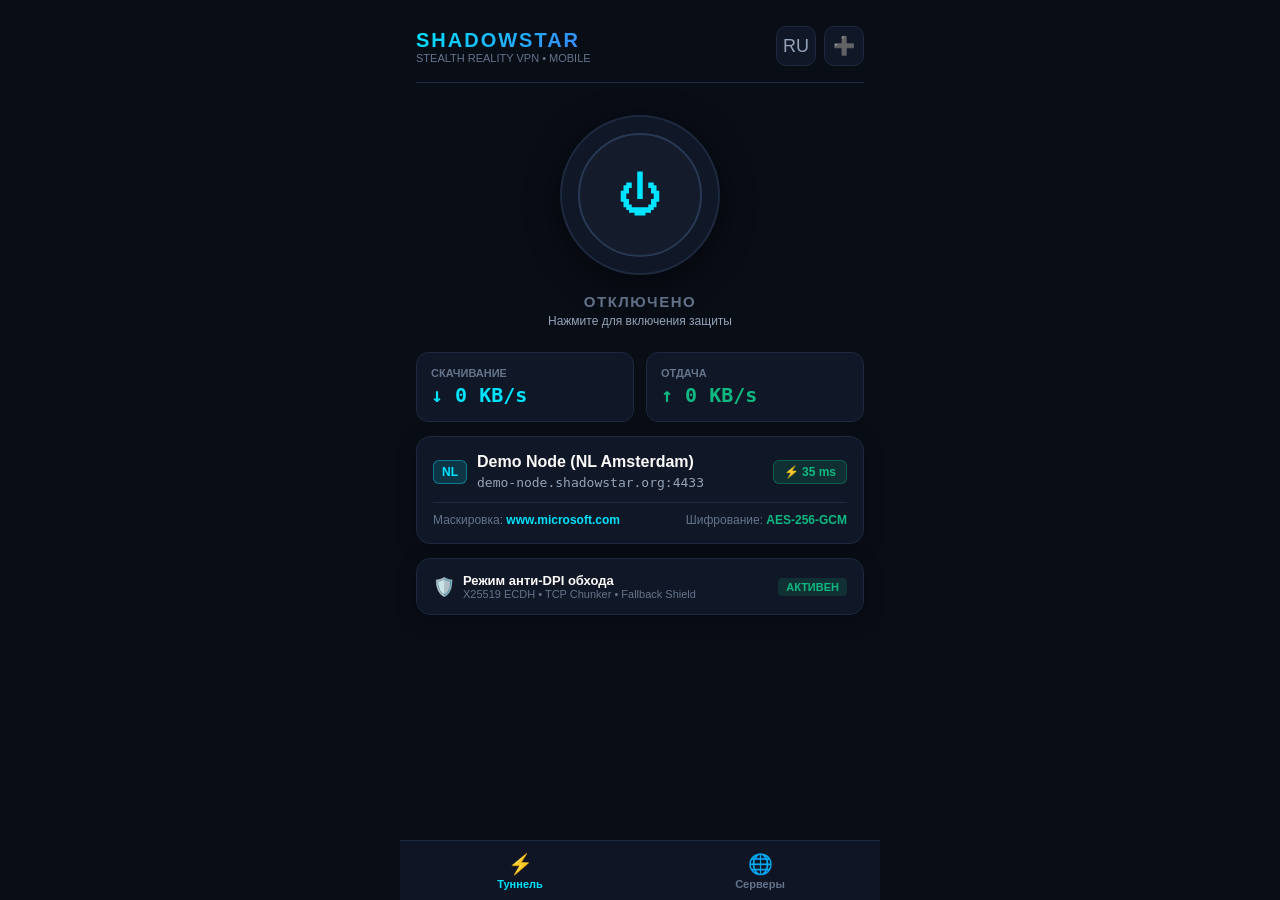
==== mobile/web/index.html @ 11a378bb "feat: initial commit for ShadowStar v1.3.0 (Anti-DPI Desktop & Mobile VPN)" ====
<!DOCTYPE html>
<html lang="ru">
<head>
  <meta charset="UTF-8">
  <meta name="viewport" content="width=device-width, initial-scale=1.0, maximum-scale=1.0, user-scalable=no, viewport-fit=cover">
  <title>ShadowStar Mobile VPN</title>
  <meta name="theme-color" content="#090D16">
  <meta name="apple-mobile-web-app-capable" content="yes">
  <meta name="apple-mobile-web-app-status-bar-style" content="black-translucent">
  <link rel="manifest" href="./manifest.json">
  <link rel="stylesheet" href="./style.css">
</head>
<body>

  <div class="mobile-container">
    <!-- Header -->
    <header class="app-header">
      <div>
        <div class="brand-title">SHADOWSTAR</div>
        <div class="brand-sub">STEALTH REALITY VPN • MOBILE</div>
      </div>
      <div style="display: flex; gap: 8px;">
        <button class="header-btn" onclick="toggleLanguage()" id="lang-btn" title="RU / EN">RU</button>
        <button class="header-btn" onclick="openAddModal()" title="Добавить узел">➕</button>
      </div>
    </header>

    <!-- DASHBOARD VIEW -->
    <main id="view-dashboard">
      <!-- Big Center Power Button -->
      <section class="power-section">
        <div class="power-btn-outer" id="power-btn" onclick="toggleConnect()">
          <div class="power-btn-inner">
            <span class="power-icon">⏻</span>
          </div>
        </div>
        <div class="status-badge" id="status-badge">ОТКЛЮЧЕНО</div>
        <div class="status-sub" id="status-sub">Нажмите для включения защиты</div>
      </section>

      <!-- Telemetry Speed Grid -->
      <section class="telemetry-grid">
        <div class="telem-card">
          <div class="telem-label">Скачивание</div>
          <div class="telem-val down" id="speed-down">↓ 0 KB/s</div>
        </div>
        <div class="telem-card">
          <div class="telem-label">Отдача</div>
          <div class="telem-val up" id="speed-up">↑ 0 KB/s</div>
        </div>
      </section>

      <!-- Active Server Overview -->
      <section class="glass-card" id="active-node-card">
        <!-- Rendered dynamically via JavaScript -->
      </section>

      <!-- Security Info Card -->
      <section class="glass-card" style="padding: 14px 16px;">
        <div style="display: flex; justify-content: space-between; align-items: center;">
          <div style="display: flex; align-items: center; gap: 8px;">
            <span style="font-size: 18px;">🛡️</span>
            <div>
              <div style="font-size: 13px; font-weight: 700;">Режим анти-DPI обхода</div>
              <div style="font-size: 11px; color: var(--text-dim);">X25519 ECDH • TCP Chunker • Fallback Shield</div>
            </div>
          </div>
          <span style="font-size: 11px; background: rgba(16, 185, 129, 0.15); color: var(--accent-green); padding: 3px 8px; border-radius: 4px; font-weight: 700;">АКТИВЕН</span>
        </div>
      </section>
    </main>

    <!-- SERVERS VIEW -->
    <main id="view-servers" style="display: none;">
      <!-- Toolbar -->
      <div class="servers-toolbar">
        <button class="tool-btn" onclick="openAddModal()">➕ Новый узел</button>
        <button class="tool-btn" onclick="openSubModal()">⚙️ URL подписки</button>
        <button class="tool-btn" onclick="selectAutoBest()">⚡ Самый быстрый</button>
      </div>

      <!-- Header with Count -->
      <div style="display: flex; justify-content: space-between; align-items: center; margin-bottom: 12px; padding: 0 4px;">
        <span style="font-size: 12px; font-weight: 700; color: var(--text-dim); text-transform: uppercase;">
          Узлы (<span id="servers-count">0</span>)
        </span>
      </div>

      <!-- Servers List Items -->
      <div id="servers-list">
        <!-- Rendered dynamically via JavaScript -->
      </div>
    </main>
  </div>

  <!-- Bottom Navigation Bar -->
  <nav class="bottom-nav">
    <div class="nav-item active" data-tab="dashboard" onclick="switchTab('dashboard')">
      <span class="nav-icon">⚡</span>
      <span>Туннель</span>
    </div>
    <div class="nav-item" data-tab="servers" onclick="switchTab('servers')">
      <span class="nav-icon">🌐</span>
      <span>Серверы</span>
    </div>
  </nav>

  <!-- Add / Edit Server Modal Bottom Sheet -->
  <div class="modal-overlay" id="modal-server">
    <div class="modal-sheet">
      <div class="modal-header">
        <div class="modal-title" id="modal-server-title">➕ Добавление узла ShadowStar</div>
        <button class="modal-close" onclick="closeModal('modal-server')">✕</button>
      </div>

      <div class="input-group">
        <label class="input-label">Название узла</label>
        <input type="text" class="input-field" id="input-node-name" placeholder="Например: VPS Нидерланды #1">
      </div>

      <div class="input-group">
        <label class="input-label">Адрес и порт сервера (IP:Port)</label>
        <input type="text" class="input-field" id="input-node-addr" placeholder="198.51.100.1:4433">
      </div>

      <div class="input-group">
        <label class="input-label">Мастер-ключ безопасности</label>
        <input type="text" class="input-field" id="input-node-key" placeholder="Секретный мастер-ключ узла">
      </div>

      <div class="input-group">
        <label class="input-label">Маскировка SNI (Decoy Domain)</label>
        <input type="text" class="input-field" id="input-node-sni" value="www.microsoft.com" placeholder="www.microsoft.com">
      </div>

      <button class="tool-btn" style="width: 100%; justify-content: center; margin-bottom: 12px;" onclick="pasteFromClipboard()">
        📋 Вставить ссылку shadowstar://
      </button>

      <button class="btn-primary" onclick="saveServerModal()">✓ Сохранить узел</button>
    </div>
  </div>

  <!-- Subscription URL Modal -->
  <div class="modal-overlay" id="modal-sub">
    <div class="modal-sheet">
      <div class="modal-header">
        <div class="modal-title">⚙️ URL подписки ShadowStar</div>
        <button class="modal-close" onclick="closeModal('modal-sub')">✕</button>
      </div>

      <div class="input-group">
        <label class="input-label">Прямая ссылка на подписку</label>
        <input type="text" class="input-field" id="input-sub-url" placeholder="https://example.com/api/subscription">
      </div>

      <div style="font-size: 12px; color: var(--text-dim); margin-bottom: 16px;">
        Поддерживаются форматы JSON, Base64 и списки ссылок вида shadowstar://
      </div>

      <button class="btn-primary" onclick="saveSubscription()">✓ Загрузить и обновить</button>
    </div>
  </div>

  <!-- Floating Toast Notification -->
  <div class="toast" id="toast">Уведомление</div>

  <script src="./app.js"></script>
</body>
</html>
---- mobile/web/style.css ----
:root {
  --bg-primary: #090D16;
  --bg-card: #101726;
  --bg-card-hover: #162032;
  --bg-card-active: #142232;
  --border-subtle: #1D293E;
  --accent-cyan: #00E5FF;
  --accent-green: #10B981;
  --accent-red: #EF4444;
  --accent-amber: #F59E0B;
  --text-main: #FCFAF8;
  --text-muted: #94A3B8;
  --text-dim: #64748B;
  --font-family: -apple-system, BlinkMacSystemFont, "Segoe UI", Roboto, "Helvetica Neue", sans-serif;
  --font-mono: ui-monospace, SFMono-Regular, Menlo, Monaco, Consolas, monospace;
}

* {
  box-sizing: border-box;
  margin: 0;
  padding: 0;
  -webkit-tap-highlight-color: transparent;
}

body {
  background: var(--bg-primary);
  color: var(--text-main);
  font-family: var(--font-family);
  min-height: 100vh;
  padding-bottom: 70px;
  overflow-x: hidden;
  user-select: none;
}

.mobile-container {
  max-width: 480px;
  margin: 0 auto;
  padding: 16px;
}

/* Header */
.app-header {
  display: flex;
  justify-content: space-between;
  align-items: center;
  padding: 10px 0 16px;
  border-bottom: 1px solid var(--border-subtle);
}

.brand-title {
  font-size: 20px;
  font-weight: 800;
  letter-spacing: 2px;
  background: linear-gradient(135deg, #00E5FF, #3B82F6);
  -webkit-background-clip: text;
  -webkit-text-fill-color: transparent;
}

.brand-sub {
  font-size: 11px;
  color: var(--text-dim);
  font-weight: 500;
}

.header-btn {
  background: var(--bg-card);
  border: 1px solid var(--border-subtle);
  color: var(--text-muted);
  width: 40px;
  height: 40px;
  border-radius: 10px;
  display: flex;
  align-items: center;
  justify-content: center;
  font-size: 18px;
  cursor: pointer;
  transition: all 0.2s;
}

.header-btn:active {
  transform: scale(0.92);
  border-color: var(--accent-cyan);
}

/* Tab Navigation (Bottom Bar) */
.bottom-nav {
  position: fixed;
  bottom: 0;
  left: 0;
  right: 0;
  height: 60px;
  background: rgba(16, 23, 38, 0.94);
  backdrop-filter: blur(16px);
  -webkit-backdrop-filter: blur(16px);
  border-top: 1px solid var(--border-subtle);
  display: flex;
  justify-content: space-around;
  align-items: center;
  z-index: 100;
  max-width: 480px;
  margin: 0 auto;
}

.nav-item {
  display: flex;
  flex-direction: column;
  align-items: center;
  justify-content: center;
  flex: 1;
  height: 100%;
  color: var(--text-dim);
  text-decoration: none;
  font-size: 11px;
  font-weight: 600;
  cursor: pointer;
  transition: color 0.2s;
}

.nav-item.active {
  color: var(--accent-cyan);
}

.nav-item .nav-icon {
  font-size: 20px;
  margin-bottom: 2px;
}

/* Power Button */
.power-section {
  display: flex;
  flex-direction: column;
  align-items: center;
  justify-content: center;
  padding: 32px 0 24px;
}

.power-btn-outer {
  width: 160px;
  height: 160px;
  border-radius: 50%;
  display: flex;
  align-items: center;
  justify-content: center;
  cursor: pointer;
  background: var(--bg-card);
  border: 2px solid var(--border-subtle);
  box-shadow: 0 8px 32px rgba(0, 0, 0, 0.5);
  transition: all 0.3s ease;
  position: relative;
}

.power-btn-outer:active {
  transform: scale(0.95);
}

.power-btn-outer.connected {
  border-color: var(--accent-green);
  box-shadow: 0 0 40px rgba(16, 185, 129, 0.35);
}

.power-btn-inner {
  width: 124px;
  height: 124px;
  border-radius: 50%;
  background: #141C2C;
  display: flex;
  flex-direction: column;
  align-items: center;
  justify-content: center;
  border: 2px solid #283954;
  transition: all 0.3s;
}

.power-btn-outer.connected .power-btn-inner {
  background: var(--accent-green);
  border-color: #059669;
}

.power-icon {
  font-size: 44px;
  color: var(--accent-cyan);
  transition: all 0.3s;
}

.power-btn-outer.connected .power-icon {
  color: #FFFFFF;
}

.status-badge {
  margin-top: 18px;
  font-size: 15px;
  font-weight: 800;
  letter-spacing: 1.5px;
  color: var(--text-dim);
}

.status-badge.connected {
  color: var(--accent-green);
}

.status-sub {
  font-size: 12px;
  color: var(--text-muted);
  margin-top: 4px;
}

/* Card General */
.glass-card {
  background: var(--bg-card);
  border: 1px solid var(--border-subtle);
  border-radius: 14px;
  padding: 16px;
  margin-bottom: 14px;
  box-shadow: 0 4px 20px rgba(0, 0, 0, 0.25);
}

/* Telemetry Grid */
.telemetry-grid {
  display: grid;
  grid-template-columns: 1fr 1fr;
  gap: 12px;
  margin-bottom: 14px;
}

.telem-card {
  background: var(--bg-card);
  border: 1px solid var(--border-subtle);
  border-radius: 12px;
  padding: 14px;
}

.telem-label {
  font-size: 11px;
  font-weight: 700;
  color: var(--text-dim);
  text-transform: uppercase;
  margin-bottom: 4px;
}

.telem-val {
  font-size: 20px;
  font-weight: 800;
  font-family: var(--font-mono);
}

.telem-val.down {
  color: var(--accent-cyan);
}

.telem-val.up {
  color: var(--accent-green);
}

/* Active Node Card */
.node-overview-header {
  display: flex;
  justify-content: space-between;
  align-items: center;
  margin-bottom: 12px;
}

.node-title-row {
  display: flex;
  align-items: center;
  gap: 10px;
}

.country-pill {
  background: rgba(0, 229, 255, 0.15);
  border: 1px solid rgba(0, 229, 255, 0.4);
  color: var(--accent-cyan);
  font-size: 12px;
  font-weight: 700;
  padding: 4px 8px;
  border-radius: 6px;
}

.node-name {
  font-size: 16px;
  font-weight: 700;
  color: var(--text-main);
}

.node-addr {
  font-family: var(--font-mono);
  font-size: 13px;
  color: var(--text-muted);
  margin-top: 4px;
}

.ping-pill {
  background: rgba(16, 185, 129, 0.15);
  border: 1px solid rgba(16, 185, 129, 0.35);
  color: var(--accent-green);
  font-size: 12px;
  font-weight: 700;
  padding: 4px 10px;
  border-radius: 6px;
  display: flex;
  align-items: center;
  gap: 4px;
}

/* Servers List View */
.servers-toolbar {
  display: flex;
  gap: 8px;
  margin-bottom: 14px;
  overflow-x: auto;
  padding-bottom: 4px;
}

.tool-btn {
  background: var(--bg-card);
  border: 1px solid var(--border-subtle);
  color: var(--text-main);
  padding: 8px 14px;
  border-radius: 8px;
  font-size: 12px;
  font-weight: 600;
  display: flex;
  align-items: center;
  gap: 6px;
  cursor: pointer;
  white-space: nowrap;
  transition: all 0.2s;
}

.tool-btn:active {
  border-color: var(--accent-cyan);
  background: var(--bg-card-hover);
}

.server-item {
  display: flex;
  justify-content: space-between;
  align-items: center;
  background: var(--bg-card);
  border: 1px solid var(--border-subtle);
  border-radius: 12px;
  padding: 14px;
  margin-bottom: 10px;
  cursor: pointer;
  transition: all 0.2s;
}

.server-item.active {
  border-color: var(--accent-cyan);
  background: var(--bg-card-active);
}

.server-actions {
  display: flex;
  align-items: center;
  gap: 8px;
}

.action-btn {
  background: var(--bg-card-hover);
  border: 1px solid var(--border-subtle);
  color: var(--text-muted);
  width: 34px;
  height: 34px;
  border-radius: 8px;
  display: flex;
  align-items: center;
  justify-content: center;
  cursor: pointer;
  font-size: 14px;
  transition: all 0.2s;
}

.action-btn.delete:active {
  border-color: var(--accent-red);
  color: var(--accent-red);
}

.action-btn.edit:active {
  border-color: var(--accent-cyan);
  color: var(--accent-cyan);
}

/* Modals */
.modal-overlay {
  position: fixed;
  inset: 0;
  background: rgba(6, 10, 20, 0.88);
  backdrop-filter: blur(12px);
  -webkit-backdrop-filter: blur(12px);
  z-index: 200;
  display: flex;
  align-items: flex-end;
  justify-content: center;
  opacity: 0;
  pointer-events: none;
  transition: opacity 0.2s ease;
}

.modal-overlay.open {
  opacity: 1;
  pointer-events: auto;
}

.modal-sheet {
  background: #101726;
  border: 1px solid #283954;
  border-top-left-radius: 20px;
  border-top-right-radius: 20px;
  padding: 24px;
  width: 100%;
  max-width: 480px;
  max-height: 85vh;
  overflow-y: auto;
  box-shadow: 0 -8px 32px rgba(0,0,0,0.6);
  transform: translateY(100%);
  transition: transform 0.25s cubic-bezier(0.1, 0.9, 0.2, 1);
}

.modal-overlay.open .modal-sheet {
  transform: translateY(0);
}

.modal-header {
  display: flex;
  justify-content: space-between;
  align-items: center;
  margin-bottom: 18px;
}

.modal-title {
  font-size: 17px;
  font-weight: 700;
}

.modal-close {
  background: transparent;
  border: none;
  color: var(--text-muted);
  font-size: 20px;
  cursor: pointer;
}

.input-group {
  margin-bottom: 14px;
}

.input-label {
  display: block;
  font-size: 12px;
  font-weight: 600;
  color: var(--text-dim);
  margin-bottom: 6px;
}

.input-field {
  width: 100%;
  background: #141C2B;
  border: 1px solid #283954;
  border-radius: 8px;
  padding: 10px 12px;
  font-size: 14px;
  color: var(--text-main);
  outline: none;
  font-family: inherit;
}

.input-field:focus {
  border-color: var(--accent-cyan);
}

.btn-primary {
  width: 100%;
  background: var(--accent-green);
  border: none;
  color: #FFFFFF;
  padding: 14px;
  border-radius: 10px;
  font-size: 15px;
  font-weight: 700;
  cursor: pointer;
  margin-top: 10px;
}

.btn-primary:active {
  transform: scale(0.98);
}

/* Toast */
.toast {
  position: fixed;
  top: 20px;
  left: 50%;
  transform: translateX(-50%) translateY(-100px);
  background: rgba(16, 185, 129, 0.95);
  color: #FFFFFF;
  padding: 10px 20px;
  border-radius: 20px;
  font-size: 13px;
  font-weight: 700;
  z-index: 300;
  box-shadow: 0 4px 16px rgba(0,0,0,0.4);
  transition: transform 0.3s cubic-bezier(0.1, 0.9, 0.2, 1);
  pointer-events: none;
}

.toast.show {
  transform: translateX(-50%) translateY(0);
}
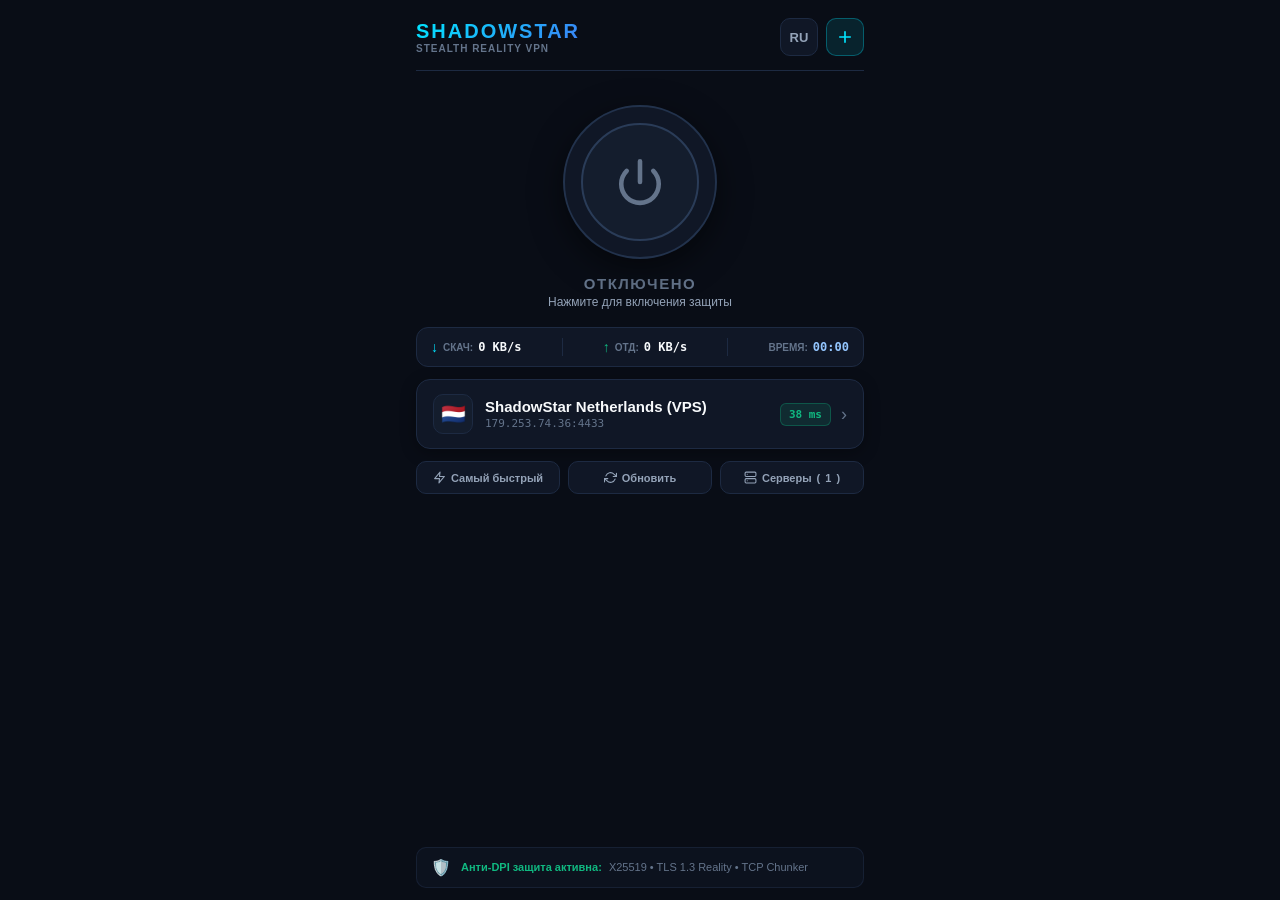
==== commit 15444b0d: "feat(mobile): add GitHub auto-update, simplified 1-screen mobile UI, and TUI update flow" ====
--- a/mobile/web/index.html
+++ b/mobile/web/index.html
@@ -7,6 +7,7 @@
   <meta name="theme-color" content="#090D16">
   <meta name="apple-mobile-web-app-capable" content="yes">
   <meta name="apple-mobile-web-app-status-bar-style" content="black-translucent">
+  <link rel="icon" type="image/x-icon" href="./favicon.ico">
   <link rel="manifest" href="./manifest.json">
   <link rel="stylesheet" href="./style.css">
 </head>
@@ -15,150 +16,212 @@
   <div class="mobile-container">
     <!-- Header -->
     <header class="app-header">
-      <div>
+      <div class="brand-group">
         <div class="brand-title">SHADOWSTAR</div>
-        <div class="brand-sub">STEALTH REALITY VPN • MOBILE</div>
-      </div>
-      <div style="display: flex; gap: 8px;">
+        <div class="brand-sub">STEALTH REALITY VPN</div>
+      </div>
+      <div class="header-actions">
+        <button class="update-badge" id="header-update-badge" style="display: none;" onclick="openUpdateModal()" title="Доступно обновление">
+          ★ <span id="header-update-tag">NEW</span>
+        </button>
         <button class="header-btn" onclick="toggleLanguage()" id="lang-btn" title="RU / EN">RU</button>
-        <button class="header-btn" onclick="openAddModal()" title="Добавить узел">➕</button>
+        <button class="header-btn primary" onclick="openAddModal()" title="Добавить узел">
+          <svg class="icon" viewBox="0 0 24 24"><path d="M12 5v14M5 12h14"/></svg>
+        </button>
       </div>
     </header>
 
-    <!-- DASHBOARD VIEW -->
-    <main id="view-dashboard">
+    <!-- Update Notification Banner -->
+    <div class="update-banner" id="update-banner" style="display: none;" onclick="openUpdateModal()">
+      <div class="update-banner-left">
+        <span class="update-dot"></span>
+        <div>
+          <div class="update-banner-title" data-i18n="updateBannerTitle">Доступно обновление</div>
+          <div class="update-banner-sub" id="update-banner-sub">ShadowStar v1.4.1</div>
+        </div>
+      </div>
+      <button class="update-banner-btn" type="button" data-i18n="btnUpdate">Обновить</button>
+    </div>
+
+    <!-- Main Single-Screen Dashboard -->
+    <main class="dashboard-main">
       <!-- Big Center Power Button -->
       <section class="power-section">
         <div class="power-btn-outer" id="power-btn" onclick="toggleConnect()">
           <div class="power-btn-inner">
-            <span class="power-icon">⏻</span>
+            <svg class="power-svg" viewBox="0 0 24 24">
+              <path d="M18.36 6.64a9 9 0 1 1-12.73 0M12 2v10"/>
+            </svg>
           </div>
         </div>
-        <div class="status-badge" id="status-badge">ОТКЛЮЧЕНО</div>
-        <div class="status-sub" id="status-sub">Нажмите для включения защиты</div>
-      </section>
-
-      <!-- Telemetry Speed Grid -->
-      <section class="telemetry-grid">
-        <div class="telem-card">
-          <div class="telem-label">Скачивание</div>
-          <div class="telem-val down" id="speed-down">↓ 0 KB/s</div>
-        </div>
-        <div class="telem-card">
-          <div class="telem-label">Отдача</div>
-          <div class="telem-val up" id="speed-up">↑ 0 KB/s</div>
-        </div>
-      </section>
-
-      <!-- Active Server Overview -->
-      <section class="glass-card" id="active-node-card">
+        <div class="status-badge" id="status-badge" data-i18n="statusOff">ОТКЛЮЧЕНО</div>
+        <div class="status-sub" id="status-sub" data-i18n="statusSubOff">Нажмите для включения защиты</div>
+      </section>
+
+      <!-- Compact Telemetry Speed Bar -->
+      <section class="telemetry-bar">
+        <div class="telem-item">
+          <span class="telem-arrow down">↓</span>
+          <span class="telem-label" data-i18n="downShort">СКАЧ:</span>
+          <span class="telem-val" id="speed-down-val">0 KB/s</span>
+        </div>
+        <div class="telem-divider"></div>
+        <div class="telem-item">
+          <span class="telem-arrow up">↑</span>
+          <span class="telem-label" data-i18n="upShort">ОТД:</span>
+          <span class="telem-val" id="speed-up-val">0 KB/s</span>
+        </div>
+        <div class="telem-divider"></div>
+        <div class="telem-item">
+          <span class="telem-label" data-i18n="timeShort">ВРЕМЯ:</span>
+          <span class="telem-val uptime" id="uptime-val">00:00</span>
+        </div>
+      </section>
+
+      <!-- Active Server Selector Card (Tap opens bottom sheet) -->
+      <section class="active-server-card" onclick="openServersSheet()" id="active-server-card">
+        <div class="server-card-left">
+          <div class="server-flag-box" id="active-flag">🌐</div>
+          <div class="server-info">
+            <div class="server-name" id="active-server-name" data-i18n="noNodes">Нет серверов</div>
+            <div class="server-addr" id="active-server-addr">Нажмите, чтобы добавить</div>
+          </div>
+        </div>
+        <div class="server-card-right">
+          <span class="server-ping-badge" id="active-server-ping">-- ms</span>
+          <span class="server-chevron">›</span>
+        </div>
+      </section>
+
+      <!-- Quick Action Buttons -->
+      <section class="quick-actions">
+        <button class="action-pill" onclick="selectAutoBest()" title="Самый быстрый сервер">
+          <svg class="icon-inline" viewBox="0 0 24 24"><polygon points="13 2 3 14 12 14 11 22 21 10 12 10 13 2"/></svg>
+          <span data-i18n="toolFastest">Самый быстрый</span>
+        </button>
+        <button class="action-pill" onclick="updateSubscriptionNow()" title="Обновить список серверов">
+          <svg class="icon-inline" viewBox="0 0 24 24"><path d="M23 4v6h-6M1 20v-6h6"/><path d="M3.51 9a9 9 0 0 1 14.85-3.36L23 10M1 14l4.64 4.36A9 9 0 0 0 20.49 15"/></svg>
+          <span data-i18n="toolUpdateSub">Обновить</span>
+        </button>
+        <button class="action-pill" onclick="openServersSheet()" title="Все серверы">
+          <svg class="icon-inline" viewBox="0 0 24 24"><rect x="2" y="2" width="20" height="8" rx="2"/><rect x="2" y="14" width="20" height="8" rx="2"/><line x1="6" y1="6" x2="6.01" y2="6"/><line x1="6" y1="18" x2="6.01" y2="18"/></svg>
+          <span data-i18n="tabServers">Серверы</span> (<span id="nodes-count-pill">0</span>)
+        </button>
+      </section>
+
+      <!-- Subtle Stealth Camouflage Status -->
+      <section class="stealth-footer">
+        <div class="stealth-shield-icon">🛡️</div>
+        <div class="stealth-text">
+          <span class="stealth-label" data-i18n="shieldActive">Анти-DPI защита активна:</span>
+          <span class="stealth-sub">X25519 • TLS 1.3 Reality • TCP Chunker</span>
+        </div>
+      </section>
+    </main>
+  </div>
+
+  <!-- Server Selection Bottom Sheet -->
+  <div class="modal-overlay" id="sheet-servers">
+    <div class="modal-sheet">
+      <div class="sheet-handle"></div>
+      <div class="modal-header">
+        <div class="modal-title">
+          <span data-i18n="nodesHeader">Серверы</span> (<span id="servers-sheet-count">0</span>)
+        </div>
+        <button class="modal-close" onclick="closeModal('sheet-servers')">
+          <svg class="icon" viewBox="0 0 24 24"><path d="M18 6L6 18M6 6l12 12"/></svg>
+        </button>
+      </div>
+
+      <div class="sheet-toolbar">
+        <button class="sheet-tool-btn" onclick="selectAutoBest()">
+          ⚡ <span data-i18n="toolFastest">Самый быстрый</span>
+        </button>
+        <button class="sheet-tool-btn" onclick="updateSubscriptionNow()">
+          🔄 <span data-i18n="toolUpdateSub">Синхронизация</span>
+        </button>
+        <button class="sheet-tool-btn primary" onclick="closeModal('sheet-servers'); openAddModal();">
+          ➕ <span data-i18n="btnAddShort">Добавить</span>
+        </button>
+      </div>
+
+      <div class="sheet-servers-list" id="sheet-servers-list">
         <!-- Rendered dynamically via JavaScript -->
-      </section>
-
-      <!-- Security Info Card -->
-      <section class="glass-card" style="padding: 14px 16px;">
-        <div style="display: flex; justify-content: space-between; align-items: center;">
-          <div style="display: flex; align-items: center; gap: 8px;">
-            <span style="font-size: 18px;">🛡️</span>
-            <div>
-              <div style="font-size: 13px; font-weight: 700;">Режим анти-DPI обхода</div>
-              <div style="font-size: 11px; color: var(--text-dim);">X25519 ECDH • TCP Chunker • Fallback Shield</div>
-            </div>
+      </div>
+    </div>
+  </div>
+
+  <!-- Simplified 1-Field Smart Add Modal -->
+  <div class="modal-overlay" id="modal-add">
+    <div class="modal-sheet">
+      <div class="sheet-handle"></div>
+      <div class="modal-header">
+        <div class="modal-title" data-i18n="modalAddTitle">Добавить узел или подписку</div>
+        <button class="modal-close" onclick="closeModal('modal-add')">
+          <svg class="icon" viewBox="0 0 24 24"><path d="M18 6L6 18M6 6l12 12"/></svg>
+        </button>
+      </div>
+
+      <div class="smart-input-box">
+        <label class="input-label" data-i18n="smartInputLabel">Ключ, ссылка shadowstar:// или URL подписки</label>
+        <textarea class="smart-textarea" id="smart-input" rows="3" data-i18n-ph="smartInputPh" placeholder="Вставьте shadowstar:// ссылку, IP:Port:Key, мастер-ключ или https:// URL подписки"></textarea>
+        
+        <div class="smart-btn-row">
+          <button class="paste-btn" type="button" onclick="pasteSmartInput()">
+            <svg class="icon-sm" viewBox="0 0 24 24"><path d="M16 4h2a2 2 0 0 1 2 2v14a2 2 0 0 1-2 2H6a2 2 0 0 1-2-2V6a2 2 0 0 1 2-2h2"/><rect x="8" y="2" width="8" height="4" rx="1" ry="1"/></svg>
+            <span data-i18n="btnPaste">Вставить из буфера</span>
+          </button>
+          <button class="clear-btn" type="button" onclick="document.getElementById('smart-input').value=''">✕</button>
+        </div>
+      </div>
+
+      <div class="smart-hints">
+        <div class="hint-bullet">• <b>shadowstar://</b> — автоматический импорт параметров узла</div>
+        <div class="hint-bullet">• <b>IP:Port:Key</b> — быстрое ручное подключение</div>
+        <div class="hint-bullet">• <b>32-байтный ключ</b> — мгновенное подключение к дефолтному серверу</div>
+        <div class="hint-bullet">• <b>https://...</b> — загрузка списка узлов из внешней подписки</div>
+      </div>
+
+      <button class="btn-primary" type="button" onclick="submitSmartInput()" data-i18n="btnAddConnect">Добавить и подключить</button>
+    </div>
+  </div>
+
+  <!-- Update Modal (GitHub Release) -->
+  <div class="modal-overlay" id="modal-update">
+    <div class="modal-sheet">
+      <div class="sheet-handle"></div>
+      <div class="modal-header">
+        <div class="modal-title" data-i18n="updateModalTitle">Обновление ShadowStar</div>
+        <button class="modal-close" onclick="closeModal('modal-update')">
+          <svg class="icon" viewBox="0 0 24 24"><path d="M18 6L6 18M6 6l12 12"/></svg>
+        </button>
+      </div>
+
+      <div class="update-modal-body">
+        <div class="update-tag-row">
+          <span class="update-new-tag" id="update-new-tag">v1.4.1</span>
+          <span class="update-cur-tag" id="update-cur-tag">текущая: v1.4.0</span>
+        </div>
+        <div class="update-notes-box" id="update-notes-box">
+          Загрузка информации о релизе...
+        </div>
+
+        <div id="update-progress-container" style="display: none; margin: 16px 0;">
+          <div class="progress-label" id="update-progress-status">Скачивание...</div>
+          <div class="progress-bar-bg">
+            <div class="progress-bar-fill" id="update-progress-fill" style="width: 0%;"></div>
           </div>
-          <span style="font-size: 11px; background: rgba(16, 185, 129, 0.15); color: var(--accent-green); padding: 3px 8px; border-radius: 4px; font-weight: 700;">АКТИВЕН</span>
-        </div>
-      </section>
-    </main>
-
-    <!-- SERVERS VIEW -->
-    <main id="view-servers" style="display: none;">
-      <!-- Toolbar -->
-      <div class="servers-toolbar">
-        <button class="tool-btn" onclick="openAddModal()">➕ Новый узел</button>
-        <button class="tool-btn" onclick="openSubModal()">⚙️ URL подписки</button>
-        <button class="tool-btn" onclick="selectAutoBest()">⚡ Самый быстрый</button>
-      </div>
-
-      <!-- Header with Count -->
-      <div style="display: flex; justify-content: space-between; align-items: center; margin-bottom: 12px; padding: 0 4px;">
-        <span style="font-size: 12px; font-weight: 700; color: var(--text-dim); text-transform: uppercase;">
-          Узлы (<span id="servers-count">0</span>)
-        </span>
-      </div>
-
-      <!-- Servers List Items -->
-      <div id="servers-list">
-        <!-- Rendered dynamically via JavaScript -->
-      </div>
-    </main>
-  </div>
-
-  <!-- Bottom Navigation Bar -->
-  <nav class="bottom-nav">
-    <div class="nav-item active" data-tab="dashboard" onclick="switchTab('dashboard')">
-      <span class="nav-icon">⚡</span>
-      <span>Туннель</span>
-    </div>
-    <div class="nav-item" data-tab="servers" onclick="switchTab('servers')">
-      <span class="nav-icon">🌐</span>
-      <span>Серверы</span>
-    </div>
-  </nav>
-
-  <!-- Add / Edit Server Modal Bottom Sheet -->
-  <div class="modal-overlay" id="modal-server">
-    <div class="modal-sheet">
-      <div class="modal-header">
-        <div class="modal-title" id="modal-server-title">➕ Добавление узла ShadowStar</div>
-        <button class="modal-close" onclick="closeModal('modal-server')">✕</button>
-      </div>
-
-      <div class="input-group">
-        <label class="input-label">Название узла</label>
-        <input type="text" class="input-field" id="input-node-name" placeholder="Например: VPS Нидерланды #1">
-      </div>
-
-      <div class="input-group">
-        <label class="input-label">Адрес и порт сервера (IP:Port)</label>
-        <input type="text" class="input-field" id="input-node-addr" placeholder="198.51.100.1:4433">
-      </div>
-
-      <div class="input-group">
-        <label class="input-label">Мастер-ключ безопасности</label>
-        <input type="text" class="input-field" id="input-node-key" placeholder="Секретный мастер-ключ узла">
-      </div>
-
-      <div class="input-group">
-        <label class="input-label">Маскировка SNI (Decoy Domain)</label>
-        <input type="text" class="input-field" id="input-node-sni" value="www.microsoft.com" placeholder="www.microsoft.com">
-      </div>
-
-      <button class="tool-btn" style="width: 100%; justify-content: center; margin-bottom: 12px;" onclick="pasteFromClipboard()">
-        📋 Вставить ссылку shadowstar://
-      </button>
-
-      <button class="btn-primary" onclick="saveServerModal()">✓ Сохранить узел</button>
-    </div>
-  </div>
-
-  <!-- Subscription URL Modal -->
-  <div class="modal-overlay" id="modal-sub">
-    <div class="modal-sheet">
-      <div class="modal-header">
-        <div class="modal-title">⚙️ URL подписки ShadowStar</div>
-        <button class="modal-close" onclick="closeModal('modal-sub')">✕</button>
-      </div>
-
-      <div class="input-group">
-        <label class="input-label">Прямая ссылка на подписку</label>
-        <input type="text" class="input-field" id="input-sub-url" placeholder="https://example.com/api/subscription">
-      </div>
-
-      <div style="font-size: 12px; color: var(--text-dim); margin-bottom: 16px;">
-        Поддерживаются форматы JSON, Base64 и списки ссылок вида shadowstar://
-      </div>
-
-      <button class="btn-primary" onclick="saveSubscription()">✓ Загрузить и обновить</button>
+        </div>
+
+        <div class="update-btn-group">
+          <button class="btn-primary" id="btn-apply-update" onclick="applyUpdateNow()" data-i18n="btnInstallUpdate">
+            Установить обновление
+          </button>
+          <a class="btn-secondary" id="btn-apk-download" href="#" target="_blank" style="display: none; text-align: center; text-decoration: none;" data-i18n="btnDownloadApk">
+            Скачать ShadowStar.apk
+          </a>
+        </div>
+      </div>
     </div>
   </div>
 
@@ -167,4 +230,4 @@
 
   <script src="./app.js"></script>
 </body>
-</html>
+</html>
--- a/mobile/web/style.css
+++ b/mobile/web/style.css
@@ -1,14 +1,15 @@
 :root {
   --bg-primary: #090D16;
   --bg-card: #101726;
-  --bg-card-hover: #162032;
-  --bg-card-active: #142232;
-  --border-subtle: #1D293E;
+  --bg-card-hover: #162238;
+  --bg-card-active: #142034;
+  --border-subtle: #1D2A42;
+  --border-focus: #283954;
   --accent-cyan: #00E5FF;
   --accent-green: #10B981;
   --accent-red: #EF4444;
   --accent-amber: #F59E0B;
-  --text-main: #FCFAF8;
+  --text-main: #F8FAFC;
   --text-muted: #94A3B8;
   --text-dim: #64748B;
   --font-family: -apple-system, BlinkMacSystemFont, "Segoe UI", Roboto, "Helvetica Neue", sans-serif;
@@ -27,7 +28,7 @@
   color: var(--text-main);
   font-family: var(--font-family);
   min-height: 100vh;
-  padding-bottom: 70px;
+  padding-bottom: env(safe-area-inset-bottom, 20px);
   overflow-x: hidden;
   user-select: none;
 }
@@ -35,7 +36,11 @@
 .mobile-container {
   max-width: 480px;
   margin: 0 auto;
-  padding: 16px;
+  padding: 12px 16px;
+  display: flex;
+  flex-direction: column;
+  min-height: 100vh;
+  box-sizing: border-box;
 }
 
 /* Header */
@@ -43,8 +48,13 @@
   display: flex;
   justify-content: space-between;
   align-items: center;
-  padding: 10px 0 16px;
+  padding: 6px 0 14px;
   border-bottom: 1px solid var(--border-subtle);
+}
+
+.brand-group {
+  display: flex;
+  flex-direction: column;
 }
 
 .brand-title {
@@ -57,343 +67,476 @@
 }
 
 .brand-sub {
-  font-size: 11px;
-  color: var(--text-dim);
-  font-weight: 500;
+  font-size: 10px;
+  color: var(--text-dim);
+  font-weight: 600;
+  letter-spacing: 1px;
+}
+
+.header-actions {
+  display: flex;
+  align-items: center;
+  gap: 8px;
+}
+
+.update-badge {
+  background: rgba(245, 158, 11, 0.15);
+  border: 1px solid rgba(245, 158, 11, 0.4);
+  color: #FBBF24;
+  padding: 6px 10px;
+  border-radius: 8px;
+  font-size: 11px;
+  font-weight: 800;
+  cursor: pointer;
+  display: flex;
+  align-items: center;
+  gap: 4px;
+  animation: pulseGold 2s infinite ease-in-out;
+}
+
+@keyframes pulseGold {
+  0%, 100% { transform: scale(1); box-shadow: 0 0 0 rgba(245, 158, 11, 0); }
+  50% { transform: scale(1.04); box-shadow: 0 0 10px rgba(245, 158, 11, 0.4); }
 }
 
 .header-btn {
   background: var(--bg-card);
   border: 1px solid var(--border-subtle);
   color: var(--text-muted);
+  min-width: 38px;
+  height: 38px;
+  border-radius: 10px;
+  display: flex;
+  align-items: center;
+  justify-content: center;
+  font-size: 13px;
+  font-weight: 700;
+  cursor: pointer;
+  padding: 0 8px;
+  transition: all 0.2s ease;
+}
+
+.header-btn.primary {
+  background: rgba(0, 229, 255, 0.1);
+  border-color: rgba(0, 229, 255, 0.3);
+  color: var(--accent-cyan);
+}
+
+.header-btn:active {
+  transform: scale(0.92);
+}
+
+/* Update Banner */
+.update-banner {
+  background: linear-gradient(90deg, rgba(245, 158, 11, 0.16), rgba(0, 229, 255, 0.1));
+  border: 1px solid rgba(245, 158, 11, 0.35);
+  border-radius: 12px;
+  padding: 10px 14px;
+  margin-top: 12px;
+  display: flex;
+  justify-content: space-between;
+  align-items: center;
+  cursor: pointer;
+  animation: slideDown 0.3s ease;
+}
+
+@keyframes slideDown {
+  from { opacity: 0; transform: translateY(-8px); }
+  to { opacity: 1; transform: translateY(0); }
+}
+
+.update-banner-left {
+  display: flex;
+  align-items: center;
+  gap: 10px;
+}
+
+.update-dot {
+  width: 8px;
+  height: 8px;
+  border-radius: 50%;
+  background: #F59E0B;
+  box-shadow: 0 0 8px #F59E0B;
+}
+
+.update-banner-title {
+  font-size: 13px;
+  font-weight: 700;
+  color: #FEF08A;
+}
+
+.update-banner-sub {
+  font-size: 11px;
+  color: var(--text-muted);
+}
+
+.update-banner-btn {
+  background: #F59E0B;
+  color: #090D16;
+  border: none;
+  font-size: 11px;
+  font-weight: 800;
+  padding: 6px 12px;
+  border-radius: 6px;
+  cursor: pointer;
+}
+
+/* Dashboard Main */
+.dashboard-main {
+  display: flex;
+  flex-direction: column;
+  flex: 1;
+  justify-content: space-between;
+  padding-top: 10px;
+}
+
+/* Power Section */
+.power-section {
+  display: flex;
+  flex-direction: column;
+  align-items: center;
+  justify-content: center;
+  padding: 24px 0 18px;
+}
+
+.power-btn-outer {
+  width: 154px;
+  height: 154px;
+  border-radius: 50%;
+  display: flex;
+  align-items: center;
+  justify-content: center;
+  cursor: pointer;
+  background: #101726;
+  border: 2px solid #22324C;
+  box-shadow: 0 10px 32px rgba(0, 0, 0, 0.5);
+  transition: all 0.35s cubic-bezier(0.4, 0, 0.2, 1);
+  position: relative;
+}
+
+.power-btn-outer:active {
+  transform: scale(0.94);
+}
+
+.power-btn-inner {
+  width: 118px;
+  height: 118px;
+  border-radius: 50%;
+  background: #141D2D;
+  display: flex;
+  align-items: center;
+  justify-content: center;
+  border: 2px solid #2A3C58;
+  transition: all 0.35s ease;
+}
+
+.power-svg {
+  width: 50px;
+  height: 50px;
+  stroke: var(--text-dim);
+  stroke-width: 2.2;
+  fill: none;
+  stroke-linecap: round;
+  stroke-linejoin: round;
+  transition: all 0.35s ease;
+}
+
+/* State: Connected */
+.power-btn-outer.connected {
+  border-color: var(--accent-green);
+  box-shadow: 0 0 36px rgba(16, 185, 129, 0.4), inset 0 0 20px rgba(16, 185, 129, 0.15);
+}
+
+.power-btn-outer.connected .power-btn-inner {
+  background: rgba(16, 185, 129, 0.18);
+  border-color: var(--accent-green);
+}
+
+.power-btn-outer.connected .power-svg {
+  stroke: var(--accent-green);
+  filter: drop-shadow(0 0 8px rgba(16, 185, 129, 0.9));
+}
+
+/* State: Connecting */
+.power-btn-outer.connecting {
+  border-color: var(--accent-amber);
+  box-shadow: 0 0 32px rgba(245, 158, 11, 0.35);
+  animation: connectingGlow 1.4s infinite alternate;
+}
+
+@keyframes connectingGlow {
+  from { box-shadow: 0 0 12px rgba(245, 158, 11, 0.2); }
+  to { box-shadow: 0 0 36px rgba(245, 158, 11, 0.5); }
+}
+
+.power-btn-outer.connecting .power-btn-inner {
+  background: rgba(245, 158, 11, 0.15);
+  border-color: var(--accent-amber);
+}
+
+.power-btn-outer.connecting .power-svg {
+  stroke: var(--accent-amber);
+}
+
+.status-badge {
+  margin-top: 16px;
+  font-size: 15px;
+  font-weight: 800;
+  letter-spacing: 1.5px;
+  color: var(--text-dim);
+  text-align: center;
+}
+
+.status-badge.connected {
+  color: var(--accent-green);
+}
+
+.status-badge.connecting {
+  color: var(--accent-amber);
+}
+
+.status-sub {
+  font-size: 12px;
+  color: var(--text-muted);
+  margin-top: 3px;
+  text-align: center;
+}
+
+/* Telemetry Speed Bar */
+.telemetry-bar {
+  display: flex;
+  justify-content: space-between;
+  align-items: center;
+  background: var(--bg-card);
+  border: 1px solid var(--border-subtle);
+  border-radius: 12px;
+  padding: 10px 14px;
+  margin-bottom: 12px;
+}
+
+.telem-item {
+  display: flex;
+  align-items: center;
+  gap: 5px;
+  font-size: 12px;
+}
+
+.telem-arrow {
+  font-weight: 900;
+  font-size: 14px;
+}
+
+.telem-arrow.down {
+  color: var(--accent-cyan);
+}
+
+.telem-arrow.up {
+  color: var(--accent-green);
+}
+
+.telem-label {
+  font-size: 10px;
+  color: var(--text-dim);
+  font-weight: 700;
+}
+
+.telem-val {
+  font-family: var(--font-mono);
+  font-weight: 700;
+  color: var(--text-main);
+}
+
+.telem-val.uptime {
+  color: #93C5FD;
+}
+
+.telem-divider {
+  width: 1px;
+  height: 18px;
+  background: var(--border-subtle);
+}
+
+/* Active Server Selector Card */
+.active-server-card {
+  background: var(--bg-card);
+  border: 1px solid var(--border-subtle);
+  border-radius: 14px;
+  padding: 14px 16px;
+  margin-bottom: 12px;
+  display: flex;
+  justify-content: space-between;
+  align-items: center;
+  cursor: pointer;
+  transition: all 0.2s ease;
+  box-shadow: 0 4px 16px rgba(0, 0, 0, 0.3);
+}
+
+.active-server-card:active {
+  transform: scale(0.98);
+  border-color: var(--accent-cyan);
+}
+
+.server-card-left {
+  display: flex;
+  align-items: center;
+  gap: 12px;
+  min-width: 0;
+  flex: 1;
+}
+
+.server-flag-box {
   width: 40px;
   height: 40px;
   border-radius: 10px;
-  display: flex;
-  align-items: center;
-  justify-content: center;
+  background: #141D2D;
+  border: 1px solid var(--border-subtle);
+  display: flex;
+  align-items: center;
+  justify-content: center;
+  font-size: 20px;
+  flex-shrink: 0;
+}
+
+.server-info {
+  min-width: 0;
+  flex: 1;
+}
+
+.server-name {
+  font-size: 15px;
+  font-weight: 700;
+  color: var(--text-main);
+  white-space: nowrap;
+  overflow: hidden;
+  text-overflow: ellipsis;
+}
+
+.server-addr {
+  font-size: 11px;
+  color: var(--text-dim);
+  font-family: var(--font-mono);
+  white-space: nowrap;
+  overflow: hidden;
+  text-overflow: ellipsis;
+  margin-top: 2px;
+}
+
+.server-card-right {
+  display: flex;
+  align-items: center;
+  gap: 10px;
+  flex-shrink: 0;
+}
+
+.server-ping-badge {
+  background: rgba(16, 185, 129, 0.12);
+  color: var(--accent-green);
+  border: 1px solid rgba(16, 185, 129, 0.3);
+  font-size: 11px;
+  font-weight: 800;
+  padding: 4px 8px;
+  border-radius: 6px;
+  font-family: var(--font-mono);
+}
+
+.server-ping-badge.amber {
+  background: rgba(245, 158, 11, 0.12);
+  color: var(--accent-amber);
+  border-color: rgba(245, 158, 11, 0.3);
+}
+
+.server-ping-badge.red {
+  background: rgba(239, 68, 68, 0.12);
+  color: var(--accent-red);
+  border-color: rgba(239, 68, 68, 0.3);
+}
+
+.server-chevron {
   font-size: 18px;
-  cursor: pointer;
+  color: var(--text-dim);
+  font-weight: 300;
+}
+
+/* Quick Action Pills */
+.quick-actions {
+  display: flex;
+  gap: 8px;
+  margin-bottom: 14px;
+}
+
+.action-pill {
+  flex: 1;
+  background: var(--bg-card);
+  border: 1px solid var(--border-subtle);
+  color: var(--text-muted);
+  border-radius: 10px;
+  padding: 9px 8px;
+  font-size: 11px;
+  font-weight: 700;
+  cursor: pointer;
+  display: flex;
+  align-items: center;
+  justify-content: center;
+  gap: 5px;
   transition: all 0.2s;
-}
-
-.header-btn:active {
-  transform: scale(0.92);
+  white-space: nowrap;
+}
+
+.action-pill:active {
+  transform: scale(0.96);
   border-color: var(--accent-cyan);
-}
-
-/* Tab Navigation (Bottom Bar) */
-.bottom-nav {
+  color: var(--accent-cyan);
+}
+
+/* Subtle Stealth Camouflage Status */
+.stealth-footer {
+  display: flex;
+  align-items: center;
+  gap: 10px;
+  background: rgba(16, 23, 38, 0.6);
+  border: 1px solid rgba(29, 42, 66, 0.6);
+  border-radius: 10px;
+  padding: 10px 14px;
+  margin-top: auto;
+}
+
+.stealth-shield-icon {
+  font-size: 16px;
+  flex-shrink: 0;
+}
+
+.stealth-text {
+  font-size: 11px;
+  line-height: 1.3;
+}
+
+.stealth-label {
+  color: var(--accent-green);
+  font-weight: 700;
+  margin-right: 4px;
+}
+
+.stealth-sub {
+  color: var(--text-dim);
+}
+
+/* Modal Bottom Sheets */
+.modal-overlay {
   position: fixed;
-  bottom: 0;
+  top: 0;
   left: 0;
   right: 0;
-  height: 60px;
-  background: rgba(16, 23, 38, 0.94);
-  backdrop-filter: blur(16px);
-  -webkit-backdrop-filter: blur(16px);
-  border-top: 1px solid var(--border-subtle);
-  display: flex;
-  justify-content: space-around;
-  align-items: center;
-  z-index: 100;
-  max-width: 480px;
-  margin: 0 auto;
-}
-
-.nav-item {
-  display: flex;
-  flex-direction: column;
-  align-items: center;
-  justify-content: center;
-  flex: 1;
-  height: 100%;
-  color: var(--text-dim);
-  text-decoration: none;
-  font-size: 11px;
-  font-weight: 600;
-  cursor: pointer;
-  transition: color 0.2s;
-}
-
-.nav-item.active {
-  color: var(--accent-cyan);
-}
-
-.nav-item .nav-icon {
-  font-size: 20px;
-  margin-bottom: 2px;
-}
-
-/* Power Button */
-.power-section {
-  display: flex;
-  flex-direction: column;
-  align-items: center;
-  justify-content: center;
-  padding: 32px 0 24px;
-}
-
-.power-btn-outer {
-  width: 160px;
-  height: 160px;
-  border-radius: 50%;
-  display: flex;
-  align-items: center;
-  justify-content: center;
-  cursor: pointer;
-  background: var(--bg-card);
-  border: 2px solid var(--border-subtle);
-  box-shadow: 0 8px 32px rgba(0, 0, 0, 0.5);
-  transition: all 0.3s ease;
-  position: relative;
-}
-
-.power-btn-outer:active {
-  transform: scale(0.95);
-}
-
-.power-btn-outer.connected {
-  border-color: var(--accent-green);
-  box-shadow: 0 0 40px rgba(16, 185, 129, 0.35);
-}
-
-.power-btn-inner {
-  width: 124px;
-  height: 124px;
-  border-radius: 50%;
-  background: #141C2C;
-  display: flex;
-  flex-direction: column;
-  align-items: center;
-  justify-content: center;
-  border: 2px solid #283954;
-  transition: all 0.3s;
-}
-
-.power-btn-outer.connected .power-btn-inner {
-  background: var(--accent-green);
-  border-color: #059669;
-}
-
-.power-icon {
-  font-size: 44px;
-  color: var(--accent-cyan);
-  transition: all 0.3s;
-}
-
-.power-btn-outer.connected .power-icon {
-  color: #FFFFFF;
-}
-
-.status-badge {
-  margin-top: 18px;
-  font-size: 15px;
-  font-weight: 800;
-  letter-spacing: 1.5px;
-  color: var(--text-dim);
-}
-
-.status-badge.connected {
-  color: var(--accent-green);
-}
-
-.status-sub {
-  font-size: 12px;
-  color: var(--text-muted);
-  margin-top: 4px;
-}
-
-/* Card General */
-.glass-card {
-  background: var(--bg-card);
-  border: 1px solid var(--border-subtle);
-  border-radius: 14px;
-  padding: 16px;
-  margin-bottom: 14px;
-  box-shadow: 0 4px 20px rgba(0, 0, 0, 0.25);
-}
-
-/* Telemetry Grid */
-.telemetry-grid {
-  display: grid;
-  grid-template-columns: 1fr 1fr;
-  gap: 12px;
-  margin-bottom: 14px;
-}
-
-.telem-card {
-  background: var(--bg-card);
-  border: 1px solid var(--border-subtle);
-  border-radius: 12px;
-  padding: 14px;
-}
-
-.telem-label {
-  font-size: 11px;
-  font-weight: 700;
-  color: var(--text-dim);
-  text-transform: uppercase;
-  margin-bottom: 4px;
-}
-
-.telem-val {
-  font-size: 20px;
-  font-weight: 800;
-  font-family: var(--font-mono);
-}
-
-.telem-val.down {
-  color: var(--accent-cyan);
-}
-
-.telem-val.up {
-  color: var(--accent-green);
-}
-
-/* Active Node Card */
-.node-overview-header {
-  display: flex;
-  justify-content: space-between;
-  align-items: center;
-  margin-bottom: 12px;
-}
-
-.node-title-row {
-  display: flex;
-  align-items: center;
-  gap: 10px;
-}
-
-.country-pill {
-  background: rgba(0, 229, 255, 0.15);
-  border: 1px solid rgba(0, 229, 255, 0.4);
-  color: var(--accent-cyan);
-  font-size: 12px;
-  font-weight: 700;
-  padding: 4px 8px;
-  border-radius: 6px;
-}
-
-.node-name {
-  font-size: 16px;
-  font-weight: 700;
-  color: var(--text-main);
-}
-
-.node-addr {
-  font-family: var(--font-mono);
-  font-size: 13px;
-  color: var(--text-muted);
-  margin-top: 4px;
-}
-
-.ping-pill {
-  background: rgba(16, 185, 129, 0.15);
-  border: 1px solid rgba(16, 185, 129, 0.35);
-  color: var(--accent-green);
-  font-size: 12px;
-  font-weight: 700;
-  padding: 4px 10px;
-  border-radius: 6px;
-  display: flex;
-  align-items: center;
-  gap: 4px;
-}
-
-/* Servers List View */
-.servers-toolbar {
-  display: flex;
-  gap: 8px;
-  margin-bottom: 14px;
-  overflow-x: auto;
-  padding-bottom: 4px;
-}
-
-.tool-btn {
-  background: var(--bg-card);
-  border: 1px solid var(--border-subtle);
-  color: var(--text-main);
-  padding: 8px 14px;
-  border-radius: 8px;
-  font-size: 12px;
-  font-weight: 600;
-  display: flex;
-  align-items: center;
-  gap: 6px;
-  cursor: pointer;
-  white-space: nowrap;
-  transition: all 0.2s;
-}
-
-.tool-btn:active {
-  border-color: var(--accent-cyan);
-  background: var(--bg-card-hover);
-}
-
-.server-item {
-  display: flex;
-  justify-content: space-between;
-  align-items: center;
-  background: var(--bg-card);
-  border: 1px solid var(--border-subtle);
-  border-radius: 12px;
-  padding: 14px;
-  margin-bottom: 10px;
-  cursor: pointer;
-  transition: all 0.2s;
-}
-
-.server-item.active {
-  border-color: var(--accent-cyan);
-  background: var(--bg-card-active);
-}
-
-.server-actions {
-  display: flex;
-  align-items: center;
-  gap: 8px;
-}
-
-.action-btn {
-  background: var(--bg-card-hover);
-  border: 1px solid var(--border-subtle);
-  color: var(--text-muted);
-  width: 34px;
-  height: 34px;
-  border-radius: 8px;
-  display: flex;
-  align-items: center;
-  justify-content: center;
-  cursor: pointer;
-  font-size: 14px;
-  transition: all 0.2s;
-}
-
-.action-btn.delete:active {
-  border-color: var(--accent-red);
-  color: var(--accent-red);
-}
-
-.action-btn.edit:active {
-  border-color: var(--accent-cyan);
-  color: var(--accent-cyan);
-}
-
-/* Modals */
-.modal-overlay {
-  position: fixed;
-  inset: 0;
-  background: rgba(6, 10, 20, 0.88);
-  backdrop-filter: blur(12px);
-  -webkit-backdrop-filter: blur(12px);
+  bottom: 0;
+  background: rgba(0, 0, 0, 0.72);
+  backdrop-filter: blur(8px);
+  -webkit-backdrop-filter: blur(8px);
+  display: flex;
+  align-items: flex-end;
+  justify-content: center;
   z-index: 200;
-  display: flex;
-  align-items: flex-end;
-  justify-content: center;
   opacity: 0;
   pointer-events: none;
-  transition: opacity 0.2s ease;
+  transition: opacity 0.25s ease;
 }
 
 .modal-overlay.open {
@@ -406,12 +549,14 @@
   border: 1px solid #283954;
   border-top-left-radius: 20px;
   border-top-right-radius: 20px;
-  padding: 24px;
+  padding: 12px 18px 24px;
   width: 100%;
   max-width: 480px;
   max-height: 85vh;
   overflow-y: auto;
-  box-shadow: 0 -8px 32px rgba(0,0,0,0.6);
+  overflow-x: hidden;
+  box-sizing: border-box;
+  box-shadow: 0 -8px 36px rgba(0, 0, 0, 0.6);
   transform: translateY(100%);
   transition: transform 0.25s cubic-bezier(0.1, 0.9, 0.2, 1);
 }
@@ -420,89 +565,400 @@
   transform: translateY(0);
 }
 
+.sheet-handle {
+  width: 36px;
+  height: 4px;
+  border-radius: 2px;
+  background: #2D3D58;
+  margin: 0 auto 12px;
+}
+
 .modal-header {
   display: flex;
   justify-content: space-between;
   align-items: center;
-  margin-bottom: 18px;
+  margin-bottom: 14px;
 }
 
 .modal-title {
-  font-size: 17px;
-  font-weight: 700;
+  font-size: 16px;
+  font-weight: 800;
+  color: var(--text-main);
 }
 
 .modal-close {
   background: transparent;
   border: none;
   color: var(--text-muted);
-  font-size: 20px;
-  cursor: pointer;
-}
-
-.input-group {
+  cursor: pointer;
+  padding: 4px;
+  display: flex;
+  align-items: center;
+  justify-content: center;
+}
+
+/* Sheet Toolbar */
+.sheet-toolbar {
+  display: flex;
+  gap: 8px;
+  margin-bottom: 12px;
+}
+
+.sheet-tool-btn {
+  flex: 1;
+  background: #141D2D;
+  border: 1px solid var(--border-subtle);
+  color: var(--text-muted);
+  border-radius: 8px;
+  padding: 8px 6px;
+  font-size: 11px;
+  font-weight: 700;
+  cursor: pointer;
+  display: flex;
+  align-items: center;
+  justify-content: center;
+  gap: 4px;
+  white-space: nowrap;
+}
+
+.sheet-tool-btn.primary {
+  background: rgba(0, 229, 255, 0.12);
+  border-color: rgba(0, 229, 255, 0.3);
+  color: var(--accent-cyan);
+}
+
+.sheet-tool-btn:active {
+  transform: scale(0.96);
+}
+
+/* Sheet Servers List */
+.sheet-servers-list {
+  display: flex;
+  flex-direction: column;
+  gap: 8px;
+  max-height: 52vh;
+  overflow-y: auto;
+  padding-right: 2px;
+}
+
+.server-item {
+  display: flex;
+  justify-content: space-between;
+  align-items: center;
+  background: #131A2A;
+  border: 1px solid var(--border-subtle);
+  border-radius: 10px;
+  padding: 10px 12px;
+  cursor: pointer;
+  transition: all 0.2s;
+}
+
+.server-item.active {
+  border-color: var(--accent-cyan);
+  background: rgba(0, 229, 255, 0.08);
+}
+
+.server-item-left {
+  display: flex;
+  align-items: center;
+  gap: 10px;
+  min-width: 0;
+  flex: 1;
+}
+
+.server-item-flag {
+  font-size: 18px;
+  flex-shrink: 0;
+}
+
+.server-item-info {
+  min-width: 0;
+  flex: 1;
+}
+
+.server-item-name {
+  font-size: 14px;
+  font-weight: 700;
+  color: var(--text-main);
+  white-space: nowrap;
+  overflow: hidden;
+  text-overflow: ellipsis;
+}
+
+.server-item-addr {
+  font-size: 11px;
+  color: var(--text-dim);
+  font-family: var(--font-mono);
+  white-space: nowrap;
+  overflow: hidden;
+  text-overflow: ellipsis;
+}
+
+.server-item-right {
+  display: flex;
+  align-items: center;
+  gap: 8px;
+  flex-shrink: 0;
+}
+
+.server-item-del {
+  background: transparent;
+  border: none;
+  color: var(--text-dim);
+  padding: 6px;
+  cursor: pointer;
+  font-size: 14px;
+  display: flex;
+  align-items: center;
+  justify-content: center;
+  border-radius: 6px;
+}
+
+.server-item-del:active {
+  color: var(--accent-red);
+}
+
+/* Smart 1-Field Add Modal */
+.smart-input-box {
   margin-bottom: 14px;
 }
 
 .input-label {
   display: block;
   font-size: 12px;
-  font-weight: 600;
-  color: var(--text-dim);
-  margin-bottom: 6px;
-}
-
-.input-field {
+  font-weight: 700;
+  color: var(--text-dim);
+  margin-bottom: 8px;
+}
+
+.smart-textarea {
   width: 100%;
-  background: #141C2B;
-  border: 1px solid #283954;
+  background: #141D2D;
+  border: 1px solid var(--border-focus);
+  border-radius: 10px;
+  padding: 12px;
+  color: var(--text-main);
+  font-family: var(--font-mono);
+  font-size: 13px;
+  resize: none;
+  outline: none;
+  box-sizing: border-box;
+}
+
+.smart-textarea:focus {
+  border-color: var(--accent-cyan);
+}
+
+.smart-btn-row {
+  display: flex;
+  gap: 8px;
+  margin-top: 8px;
+}
+
+.paste-btn {
+  flex: 1;
+  background: #172235;
+  border: 1px solid var(--border-subtle);
+  color: var(--accent-cyan);
+  padding: 8px 12px;
   border-radius: 8px;
-  padding: 10px 12px;
-  font-size: 14px;
-  color: var(--text-main);
-  outline: none;
-  font-family: inherit;
-}
-
-.input-field:focus {
-  border-color: var(--accent-cyan);
+  font-size: 12px;
+  font-weight: 700;
+  cursor: pointer;
+  display: flex;
+  align-items: center;
+  justify-content: center;
+  gap: 6px;
+}
+
+.paste-btn:active {
+  background: #1D2C44;
+}
+
+.clear-btn {
+  background: #172235;
+  border: 1px solid var(--border-subtle);
+  color: var(--text-dim);
+  padding: 8px 14px;
+  border-radius: 8px;
+  font-size: 12px;
+  cursor: pointer;
+}
+
+.smart-hints {
+  background: #0B111D;
+  border: 1px solid var(--border-subtle);
+  border-radius: 10px;
+  padding: 12px;
+  margin-bottom: 16px;
+  font-size: 11px;
+  color: var(--text-muted);
+  line-height: 1.6;
+}
+
+.hint-bullet b {
+  color: var(--accent-cyan);
 }
 
 .btn-primary {
   width: 100%;
-  background: var(--accent-green);
+  background: linear-gradient(135deg, #00E5FF, #2563EB);
   border: none;
-  color: #FFFFFF;
+  color: #090D16;
   padding: 14px;
   border-radius: 10px;
-  font-size: 15px;
-  font-weight: 700;
-  cursor: pointer;
-  margin-top: 10px;
+  font-size: 14px;
+  font-weight: 800;
+  cursor: pointer;
+  box-shadow: 0 4px 16px rgba(0, 229, 255, 0.35);
+  transition: all 0.2s;
 }
 
 .btn-primary:active {
   transform: scale(0.98);
-}
-
-/* Toast */
+  opacity: 0.9;
+}
+
+.btn-secondary {
+  width: 100%;
+  background: #1A2538;
+  border: 1px solid var(--border-subtle);
+  color: var(--text-main);
+  padding: 14px;
+  border-radius: 10px;
+  font-size: 13px;
+  font-weight: 700;
+  cursor: pointer;
+  display: block;
+  box-sizing: border-box;
+}
+
+.btn-secondary:active {
+  background: #22324C;
+}
+
+/* Update Modal */
+.update-tag-row {
+  display: flex;
+  align-items: center;
+  gap: 10px;
+  margin-bottom: 14px;
+}
+
+.update-new-tag {
+  background: rgba(16, 185, 129, 0.15);
+  border: 1px solid rgba(16, 185, 129, 0.4);
+  color: var(--accent-green);
+  font-size: 14px;
+  font-weight: 800;
+  padding: 4px 10px;
+  border-radius: 6px;
+  font-family: var(--font-mono);
+}
+
+.update-cur-tag {
+  font-size: 12px;
+  color: var(--text-dim);
+}
+
+.update-notes-box {
+  background: #0B111D;
+  border: 1px solid var(--border-subtle);
+  border-radius: 10px;
+  padding: 12px;
+  font-size: 12px;
+  line-height: 1.5;
+  color: var(--text-muted);
+  max-height: 160px;
+  overflow-y: auto;
+  white-space: pre-wrap;
+  margin-bottom: 16px;
+}
+
+.progress-label {
+  font-size: 11px;
+  font-weight: 700;
+  color: var(--accent-amber);
+  margin-bottom: 6px;
+}
+
+.progress-bar-bg {
+  width: 100%;
+  height: 8px;
+  background: #141D2D;
+  border-radius: 4px;
+  overflow: hidden;
+  border: 1px solid var(--border-subtle);
+}
+
+.progress-bar-fill {
+  height: 100%;
+  background: linear-gradient(90deg, #10B981, #00E5FF);
+  transition: width 0.2s ease;
+}
+
+.update-btn-group {
+  display: flex;
+  flex-direction: column;
+  gap: 10px;
+}
+
+/* Floating Toast */
 .toast {
   position: fixed;
-  top: 20px;
+  bottom: 24px;
   left: 50%;
-  transform: translateX(-50%) translateY(-100px);
-  background: rgba(16, 185, 129, 0.95);
-  color: #FFFFFF;
+  transform: translateX(-50%) translateY(80px);
+  background: rgba(16, 23, 38, 0.95);
+  border: 1px solid var(--accent-cyan);
+  color: var(--text-main);
   padding: 10px 20px;
-  border-radius: 20px;
+  border-radius: 24px;
   font-size: 13px;
   font-weight: 700;
+  box-shadow: 0 8px 24px rgba(0, 0, 0, 0.5);
+  pointer-events: none;
+  opacity: 0;
+  transition: all 0.3s cubic-bezier(0.1, 0.9, 0.2, 1);
   z-index: 300;
-  box-shadow: 0 4px 16px rgba(0,0,0,0.4);
-  transition: transform 0.3s cubic-bezier(0.1, 0.9, 0.2, 1);
-  pointer-events: none;
+  white-space: nowrap;
 }
 
 .toast.show {
   transform: translateX(-50%) translateY(0);
-}
+  opacity: 1;
+}
+
+/* Icons */
+.icon {
+  width: 18px;
+  height: 18px;
+  stroke: currentColor;
+  stroke-width: 2.2;
+  fill: none;
+  stroke-linecap: round;
+  stroke-linejoin: round;
+  display: inline-block;
+}
+
+.icon-sm {
+  width: 14px;
+  height: 14px;
+  stroke: currentColor;
+  stroke-width: 2;
+  fill: none;
+  stroke-linecap: round;
+  stroke-linejoin: round;
+  display: inline-block;
+}
+
+.icon-inline {
+  width: 13px;
+  height: 13px;
+  stroke: currentColor;
+  stroke-width: 2;
+  fill: none;
+  stroke-linecap: round;
+  stroke-linejoin: round;
+  vertical-align: -1px;
+}
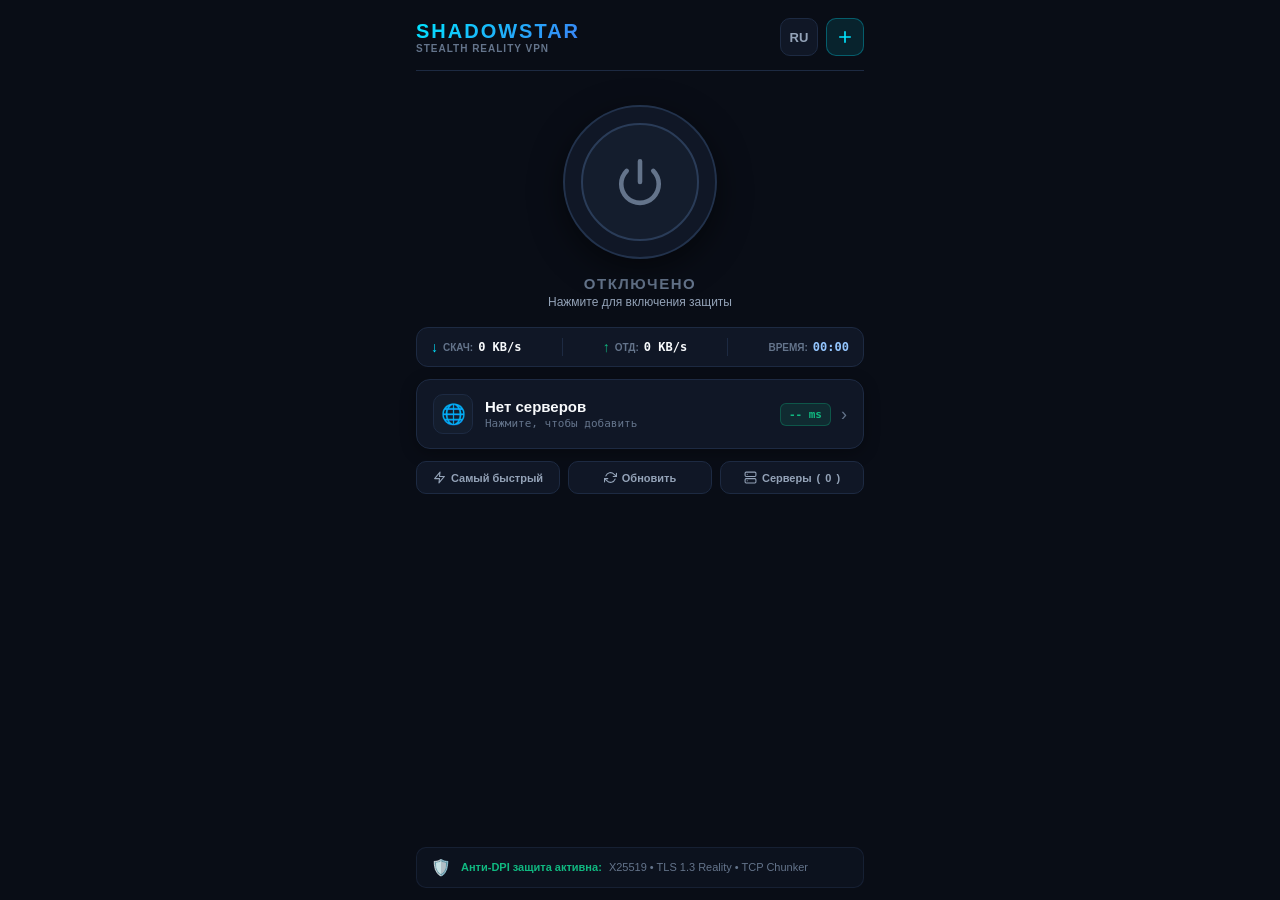
==== commit 5d505995: "fix(mobile): use native DownloadManager and system browser for APK updates, resolve failed to fetch" ====
--- a/mobile/web/index.html
+++ b/mobile/web/index.html
@@ -217,7 +217,7 @@
           <button class="btn-primary" id="btn-apply-update" onclick="applyUpdateNow()" data-i18n="btnInstallUpdate">
             Установить обновление
           </button>
-          <a class="btn-secondary" id="btn-apk-download" href="#" target="_blank" style="display: none; text-align: center; text-decoration: none;" data-i18n="btnDownloadApk">
+          <a class="btn-secondary" id="btn-apk-download" href="#" onclick="openApkDownload(event)" style="display: none; text-align: center; text-decoration: none;" data-i18n="btnDownloadApk">
             Скачать ShadowStar.apk
           </a>
         </div>
